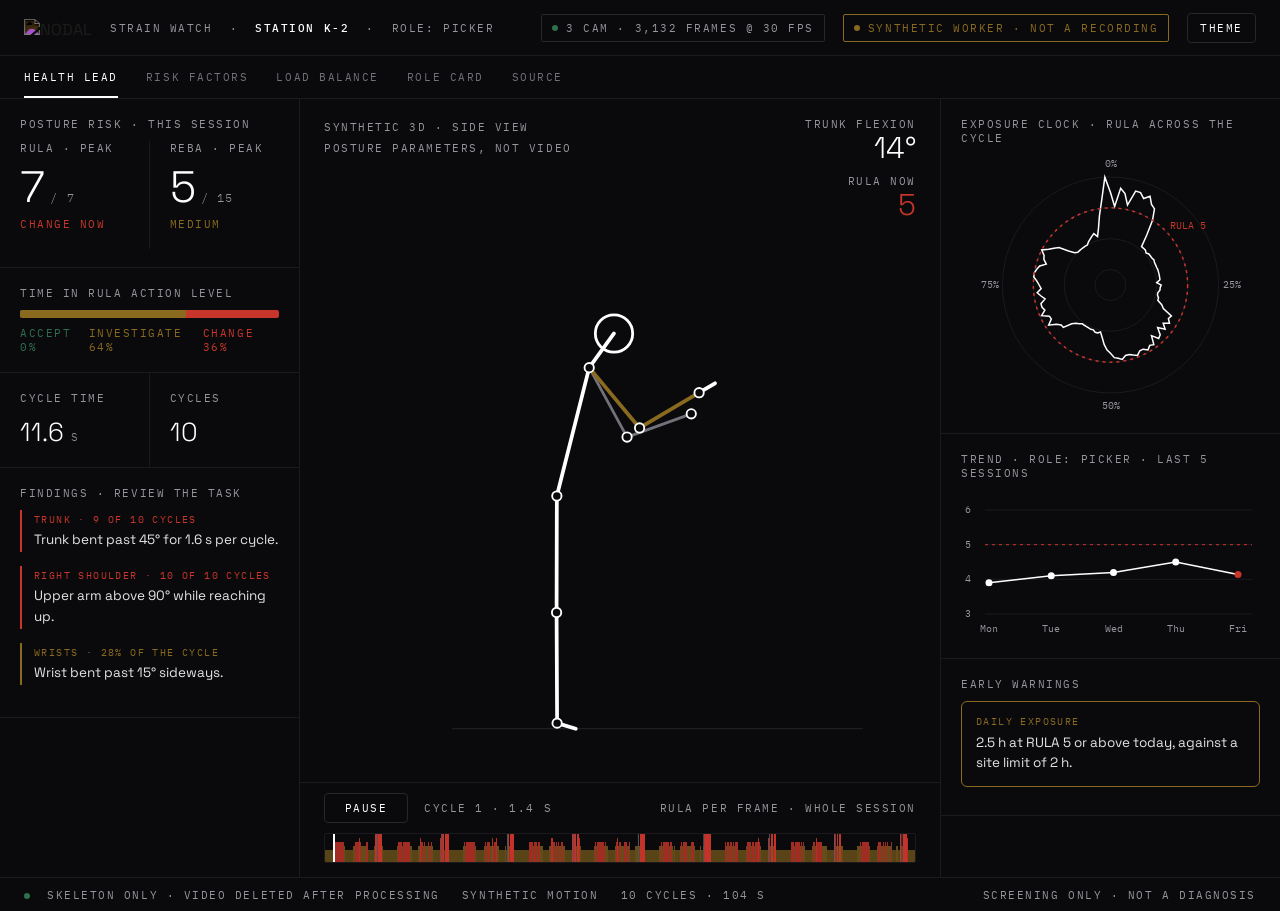
==== web/report.html @ 3c951526 "Report reads pipeline output; synthetic worker runs the whole chain end to end sw/synth.py builds a " ====
<!doctype html>
<html lang="en" data-theme="dark">
<head>
<meta charset="utf-8">
<meta name="viewport" content="width=device-width, initial-scale=1">
<title>Strain Watch · Sample report</title>
<link rel="preconnect" href="https://fonts.googleapis.com">
<link rel="stylesheet" href="https://fonts.googleapis.com/css2?family=Space+Grotesk:wght@300;400;500;600&family=IBM+Plex+Mono:wght@400;500;600&display=swap">
<style>
/* NODAL Design System tokens (the same values nodal3d.com and the gait app use) */
:root{
  --n-0:#ffffff;--n-25:#fbfbfc;--n-50:#f6f6f7;--n-100:#eeeef0;--n-150:#e4e4e7;--n-200:#d6d6da;
  --n-300:#b9b9bf;--n-400:#95959c;--n-500:#71717a;--n-600:#52525a;--n-700:#3a3a41;--n-800:#26262b;
  --n-850:#1b1b1f;--n-900:#121215;--n-950:#0a0a0c;--n-1000:#000000;
  --live:#c8352b;--ready:#2f6f4f;--alpha:#8a6a1f;--info:#3b5a7a;
  --font-display:"Space Grotesk","Helvetica Neue",Arial,sans-serif;
  --font-mono:"IBM Plex Mono",ui-monospace,"SF Mono",Menlo,monospace;
  --ease:cubic-bezier(.2,0,.2,1);
  --bg:var(--n-0);--card:var(--n-0);--inset:var(--n-50);--text:var(--n-950);--body:var(--n-800);
  --muted:var(--n-500);--faint:var(--n-400);--rule:var(--n-100);--border:var(--n-200);--strong:var(--n-400);
  --bone:var(--n-950);--bone-2:var(--n-400);
}
[data-theme="dark"]{
  --bg:var(--n-950);--card:var(--n-900);--inset:var(--n-1000);--text:var(--n-0);--body:var(--n-150);
  --muted:var(--n-400);--faint:var(--n-500);--rule:var(--n-850);--border:var(--n-800);--strong:var(--n-600);
  --bone:var(--n-0);--bone-2:var(--n-500);
}
*{box-sizing:border-box}
html,body{margin:0;background:var(--bg);color:var(--body);font-family:var(--font-display);
  -webkit-font-smoothing:antialiased;transition:background .2s var(--ease),color .2s var(--ease)}
.mono{font-family:var(--font-mono);text-transform:uppercase;letter-spacing:.14em;font-size:11px}
button{font:inherit;cursor:pointer}

/* top bar */
.top{display:flex;align-items:center;gap:18px;padding:0 24px;height:56px;border-bottom:1px solid var(--rule)}
.word{height:18px;display:block}
[data-theme="dark"] .word{filter:invert(1)}
.crumb{color:var(--muted);white-space:nowrap} .crumb b{color:var(--text);font-weight:500}
.spacer{flex:1}
.chip{border:1px solid var(--border);border-radius:2px;padding:6px 10px;color:var(--muted);white-space:nowrap}
.chip i{display:inline-block;width:6px;height:6px;border-radius:50%;margin-right:8px;vertical-align:1px;background:var(--ready)}
.chip.sample{color:var(--alpha);border-color:var(--alpha)} .chip.sample i{background:var(--alpha)}
.btn{background:transparent;border:1px solid var(--border);border-radius:4px;padding:7px 12px;color:var(--text)}
.btn:hover{border-color:var(--strong)}
.btn:active{transform:translateY(1px)}

/* tabs */
.tabs{display:flex;gap:28px;padding:0 24px;border-bottom:1px solid var(--rule)}
.tab{background:none;border:0;padding:14px 0 12px;color:var(--faint);border-bottom:2px solid transparent}
.tab[aria-selected="true"]{color:var(--text);border-color:var(--text)}
.panel{display:none} .panel.on{display:grid}

/* health lead layout */
.lead{grid-template-columns:300px 1fr 340px;min-height:calc(100vh - 56px - 45px - 34px)}
.side{border-right:1px solid var(--rule);overflow:auto}
.side.r{border-right:0;border-left:1px solid var(--rule)}
.blk{padding:18px 20px;border-bottom:1px solid var(--rule)}
.k{color:var(--muted);margin-bottom:10px}
.big{font-size:44px;font-weight:300;color:var(--text);letter-spacing:-.02em;line-height:1}
.big small{font-family:var(--font-mono);font-size:12px;letter-spacing:.1em;color:var(--muted);margin-left:6px}
.lvl{margin-top:8px}
.red{color:var(--live)} .amb{color:var(--alpha)} .grn{color:var(--ready)}
.pair{display:grid;grid-template-columns:1fr 1fr;gap:0}
.pair .blk:first-child{border-right:1px solid var(--rule)}
.mid{font-size:26px;font-weight:300;color:var(--text)}
.band{display:flex;height:8px;border-radius:2px;overflow:hidden;margin:10px 0 8px;background:var(--inset)}
.band span{display:block}
.legend{display:flex;justify-content:space-between;color:var(--muted)}
.find{border-left:2px solid var(--live);padding:2px 0 2px 12px;margin:0 0 14px;font-size:13.5px;line-height:1.5;color:var(--body)}
.find.amb{border-color:var(--alpha)}
.find .mono{display:block;margin-bottom:3px;font-size:10px}

/* stage */
.stage{position:relative;display:flex;flex-direction:column}
.stage-h{display:flex;justify-content:space-between;padding:18px 24px 0}
.read{text-align:right}
.read .v{font-size:30px;font-weight:300;color:var(--text);line-height:1.15}
.svgwrap{flex:1;display:flex;align-items:center;justify-content:center;min-height:380px}
svg.fig{width:min(100%,560px);height:auto}
.bar{display:flex;align-items:center;gap:16px;padding:10px 24px;border-top:1px solid var(--rule)}
.bar .btn{min-width:84px}
.strip{position:relative;height:30px;margin:0 24px 14px;border:1px solid var(--rule);border-radius:2px;overflow:hidden;cursor:pointer}
.strip canvas{width:100%;height:100%;display:block}
.cursor{position:absolute;top:-2px;bottom:-2px;width:2px;background:var(--text)}

/* right column */
canvas.chart{width:100%;display:block}
.warn{border:1px solid var(--live);border-radius:6px;padding:12px 14px;margin-bottom:10px;font-size:13.5px;line-height:1.5;color:var(--body)}
.warn .mono{color:var(--live);display:block;margin-bottom:4px;font-size:10px}
.warn.amb{border-color:var(--alpha)} .warn.amb .mono{color:var(--alpha)}

/* footer */
.foot{display:flex;gap:22px;align-items:center;height:34px;padding:0 24px;border-top:1px solid var(--rule);color:var(--muted);overflow:hidden;white-space:nowrap}
.foot .dot{width:6px;height:6px;border-radius:50%;background:var(--ready);display:inline-block}

/* cards for the other tabs */
.grid{grid-template-columns:repeat(4,minmax(0,1fr));gap:16px;padding:24px;align-content:start}
.card{border:1px solid var(--border);border-top:2px solid var(--border);border-radius:6px;background:var(--card);padding:18px}
.card.r{border-top-color:var(--live)} .card.a{border-top-color:var(--alpha)} .card.g{border-top-color:var(--ready)}
.card .head{display:flex;justify-content:space-between;color:var(--muted);margin-bottom:12px}
.card .v{font-size:32px;font-weight:300;color:var(--text);letter-spacing:-.02em}
.card .v small{font-family:var(--font-mono);font-size:11px;letter-spacing:.1em;color:var(--muted);margin-left:4px}
.card .sub{display:flex;justify-content:space-between;color:var(--muted);margin-top:10px}
.card p{font-size:13.5px;line-height:1.55;margin:10px 0 0}
.wide{grid-column:span 2} .full{grid-column:1/-1}
.lr{display:grid;grid-template-columns:70px 1fr 56px;align-items:center;gap:12px;margin:10px 0}
.lr .track{height:8px;background:var(--inset);border-radius:2px;position:relative}
.lr .fill{position:absolute;left:0;top:0;bottom:0;border-radius:2px}
table.src{width:100%;border-collapse:collapse;font-size:13.5px}
table.src td{padding:10px 0;border-bottom:1px solid var(--rule);vertical-align:top}
table.src td:first-child{width:260px;color:var(--muted);font-family:var(--font-mono);text-transform:uppercase;letter-spacing:.12em;font-size:11px}
.note{color:var(--muted);font-size:13px;line-height:1.55;padding:0 24px 24px;max-width:900px}
@media (max-width:1100px){.lead{grid-template-columns:1fr}.side,.side.r{border:0}.grid{grid-template-columns:1fr 1fr}}
</style>
</head>
<body>

<header class="top">
  <img class="word" src="https://nodal3d.com/assets/logo-wordmark.png" alt="NODAL">
  <span class="mono crumb">Strain Watch &nbsp;·&nbsp; <b id="h-station">Station</b> &nbsp;·&nbsp; Role: <span id="h-role">role</span></span>
  <span class="spacer"></span>
  <span class="chip mono"><i></i><span id="h-frames"></span></span>
  <span class="chip mono" id="h-detected"><i></i><span></span></span>
  <span class="chip mono" id="h-reproj"><i></i><span></span></span>
  <span class="chip mono sample" id="h-kind"><i></i><span></span></span>
  <button class="btn mono" id="theme">Theme</button>
</header>

<nav class="tabs" role="tablist">
  <button class="tab mono" role="tab" aria-selected="true" data-p="lead">Health lead</button>
  <button class="tab mono" role="tab" aria-selected="false" data-p="factors">Risk factors</button>
  <button class="tab mono" role="tab" aria-selected="false" data-p="balance">Load balance</button>
  <button class="tab mono" role="tab" aria-selected="false" data-p="role">Role card</button>
  <button class="tab mono" role="tab" aria-selected="false" data-p="source">Source</button>
</nav>

<!-- HEALTH LEAD -->
<main class="panel lead on" id="p-lead">
  <aside class="side">
    <div class="blk">
      <div class="mono k">Posture risk · this session</div>
      <div class="pair" style="margin:0 -20px">
        <div class="blk" style="border-bottom:0;padding-top:0">
          <div class="mono k">RULA · peak</div>
          <div class="big"><span id="pk-rula">-</span><small>/ 7</small></div>
          <div class="mono lvl" id="pk-rula-l"></div>
        </div>
        <div class="blk" style="border-bottom:0;padding-top:0">
          <div class="mono k">REBA · peak</div>
          <div class="big"><span id="pk-reba">-</span><small>/ 15</small></div>
          <div class="mono lvl" id="pk-reba-l"></div>
        </div>
      </div>
    </div>
    <div class="blk">
      <div class="mono k">Time in RULA action level</div>
      <div class="band" id="band"></div>
      <div class="legend mono" id="band-legend"></div>
    </div>
    <div class="pair">
      <div class="blk"><div class="mono k">Cycle time</div><div class="mid"><span id="s-cycle">-</span> <span class="mono" style="color:var(--muted)">s</span></div></div>
      <div class="blk"><div class="mono k">Cycles</div><div class="mid" id="s-cycles">-</div></div>
    </div>
    <div class="blk">
      <div class="mono k">Findings · review the task</div>
      <div id="findings"></div>
    </div>
  </aside>

  <section class="stage">
    <div class="stage-h">
      <div class="mono" style="color:var(--muted);line-height:1.9" id="stage-note">Markerless 3D · side view<br>triangulated</div>
      <div class="read">
        <div class="mono" style="color:var(--muted)">Trunk flexion</div>
        <div class="v" id="r-trunk">0°</div>
        <div class="mono" style="color:var(--muted);margin-top:8px">RULA now</div>
        <div class="v" id="r-rula">-</div>
      </div>
    </div>
    <div class="svgwrap">
      <svg class="fig" viewBox="0 0 600 600" id="fig" aria-label="Skeleton replay"></svg>
    </div>
    <div class="bar">
      <button class="btn mono" id="play">Pause</button>
      <span class="mono" style="color:var(--muted)" id="clock">Cycle 1 · 0.0 s</span>
      <span class="spacer"></span>
      <span class="mono" style="color:var(--muted)">RULA per frame · whole session</span>
    </div>
    <div class="strip" id="strip"><canvas id="heat"></canvas><div class="cursor" id="cur"></div></div>
  </section>

  <aside class="side r">
    <div class="blk">
      <div class="mono k">Exposure clock · RULA across the cycle</div>
      <canvas class="chart" id="clockc" height="260"></canvas>
    </div>
    <div class="blk">
      <div class="mono k" id="trend-k">Trend · role</div>
      <canvas class="chart" id="trend" height="150"></canvas>
    </div>
    <div class="blk">
      <div class="mono k">Early warnings</div>
      <div id="warnings"></div>
    </div>
  </aside>
</main>

<!-- RISK FACTORS -->
<main class="panel grid" id="p-factors">
  <div id="factors" style="display:contents"></div>
  <div class="card full"><div class="head mono"><span>Task inputs · not visible on video</span><span>Set by the health lead</span></div>
    <p id="task-inputs"></p></div>
</main>

<!-- LOAD BALANCE -->
<main class="panel grid" id="p-balance">
  <div class="card wide">
    <div class="head mono"><span>Left / right · share of time in risk</span><span id="bal-side"></span></div>
    <div id="bal-rows"></div>
  </div>
  <div class="card wide a">
    <div class="head mono"><span>One-sided work</span><span>Review</span></div>
    <div class="v"><span id="bal-ratio">-</span><small id="bal-ratio-l"></small></div>
    <p id="bal-text"></p>
  </div>
</main>

<!-- ROLE CARD -->
<main class="panel grid" id="p-role">
  <div class="card wide">
    <div class="head mono"><span id="rc-role">Role</span><span id="rc-station">Station</span></div>
    <div class="v"><span id="rc-avg">-</span><small id="rc-avg-l">avg RULA</small></div>
    <p id="rc-text"></p>
  </div>
  <div class="card wide r">
    <div class="head mono"><span>Suggested review</span><span>For the health lead</span></div>
    <p id="rc-review"></p>
  </div>
  <div class="card full"><div class="head mono"><span>Screening only</span><span></span></div>
    <p>Strain Watch screens for posture risk using RULA and REBA. It does not diagnose. A qualified occupational health professional reviews every flag before any change is made.</p></div>
</main>

<!-- SOURCE -->
<main class="panel" id="p-source" style="padding:24px">
  <table class="src" id="src"></table>
  <p class="note" style="padding:16px 0 0" id="src-note"></p>
</main>

<footer class="foot mono">
  <span><span class="dot"></span>&nbsp; Skeleton only · video deleted after processing</span>
  <span id="f-quality"></span><span id="f-cycles"></span>
  <span class="spacer"></span>
  <span>Screening only · not a diagnosis</span>
</footer>

<!-- The report's data. report-data.js is written by `python -m sw.report_data`; without it the sample file loads. -->
<script src="report-data.js" onerror="var s=document.createElement('script');s.src='report-data.sample.js';document.head.appendChild(s)"></script>
<script>
// ---------- tabs and theme
document.querySelectorAll('.tab').forEach(t => t.onclick = () => {
  document.querySelectorAll('.tab').forEach(x => x.setAttribute('aria-selected', x === t));
  document.querySelectorAll('.panel').forEach(p => p.classList.toggle('on', p.id === 'p-' + t.dataset.p));
  if (t.dataset.p === 'lead') drawCharts();
});
document.getElementById('theme').onclick = () => {
  const h = document.documentElement;
  h.dataset.theme = h.dataset.theme === 'dark' ? 'light' : 'dark';
  drawCharts(); drawHeat();
};
const css = v => getComputedStyle(document.documentElement).getPropertyValue(v).trim();
const $ = id => document.getElementById(id);
const esc = s => String(s).replace(/[&<>"]/g, c => ({'&':'&amp;','<':'&lt;','>':'&gt;','"':'&quot;'}[c]));
const level = r => r <= 2 ? 'ready' : r <= 4 ? 'alpha' : 'live';
const fmtPct = v => Math.round(v * 100) + '%';

let D = null, F = null, N = 0, DUR = 0, CYC = 1, CYCLE = 1, SCALE = null;

// ---------- fill the panels from the data
function fill(d) {
  D = d; F = d.frames; N = F.t.length; DUR = d.session.duration_s; CYC = d.session.cycles || 1; CYCLE = d.session.cycle_s || DUR / CYC;
  const s = d.session;
  $('h-station').textContent = `Station ${s.station}`; $('h-role').textContent = s.role;
  $('h-frames').textContent = `${s.cameras} cam · ${s.frames.toLocaleString()} frames @ ${s.fps} fps`;
  const det = $('h-detected'), rep = $('h-reproj');
  if (s.detected_share != null) det.querySelector('span').textContent = `${Math.round(s.detected_share * 100)}% detected`; else det.remove();
  if (s.reproj_px != null) rep.querySelector('span').textContent = `Reproj ${s.reproj_px} px`; else rep.remove();
  const kind = $('h-kind'), kindText = {sample: 'Sample data · not a measurement', synthetic: 'Synthetic worker · not a recording', measured: 'Measured session'}[d.data_kind] || d.data_kind;
  kind.querySelector('span').textContent = kindText;
  kind.classList.toggle('sample', d.data_kind !== 'measured');
  $('stage-note').innerHTML = (d.data_kind === 'synthetic' ? 'Synthetic 3D · side view<br>posture parameters, not video' : 'Markerless 3D · side view<br>133 keypoints · triangulated');

  // peaks and levels
  $('pk-rula').textContent = d.peaks.rula; $('pk-reba').textContent = d.peaks.reba;
  const rl = $('pk-rula-l'); rl.textContent = d.peaks.rula_action; rl.className = 'mono lvl ' + (d.peaks.rula >= 5 ? 'red' : d.peaks.rula >= 3 ? 'amb' : 'grn');
  const bl = $('pk-reba-l'); bl.textContent = d.peaks.reba_risk; bl.className = 'mono lvl ' + (d.peaks.reba >= 8 ? 'red' : d.peaks.reba >= 4 ? 'amb' : 'grn');
  const L = d.levels;
  $('band').innerHTML = `<span style="width:${L.accept*100}%;background:var(--ready)"></span><span style="width:${L.investigate*100}%;background:var(--alpha)"></span><span style="width:${L.change*100}%;background:var(--live)"></span>`;
  $('band-legend').innerHTML = `<span class="grn">Accept ${fmtPct(L.accept)}</span><span class="amb">Investigate ${fmtPct(L.investigate)}</span><span class="red">Change ${fmtPct(L.change)}</span>`;
  $('s-cycle').textContent = s.cycle_s; $('s-cycles').textContent = s.cycles;
  $('findings').innerHTML = d.findings.length ? d.findings.map(f =>
    `<div class="find ${f.severity === 'amber' ? 'amb' : ''}"><span class="mono ${f.severity === 'amber' ? 'amb' : 'red'}">${esc(f.label)} · ${esc(f.when)}</span>${esc(f.text)}</div>`).join('')
    : '<div class="find amb"><span class="mono amb">No finding</span>No posture rule passed its threshold in this session.</div>';
  $('trend-k').textContent = `Trend · role: ${s.role} · last ${d.trend.length} sessions`;
  $('warnings').innerHTML = d.warnings.map(w => w.kind === 'note'
    ? `<p class="note">${esc(w.text)}</p>`
    : `<div class="warn ${w.severity === 'amber' ? 'amb' : ''}"><span class="mono">${w.kind === 'rising' ? 'Rising · role' : 'Daily exposure'}</span>${esc(w.text)}</div>`).join('');

  // risk factors
  $('factors').innerHTML = d.factors.map(f =>
    `<div class="card ${f.grade}"><div class="head mono"><span>${esc(f.name)}</span><span>${esc(f.score)}</span></div><div class="v">${esc(f.value)}<small>${esc(f.unit)}</small></div><div class="sub mono"><span>${esc(f.share_text)}</span><span>${esc(f.ref)}</span></div></div>`).join('');
  const ti = d.task_inputs;
  $('task-inputs').textContent = `Load ${ti.load_kg} kg per part · ${ti.repeated_over_4_per_min ? 'repeated more than 4 times a minute' : 'not repeated more than 4 times a minute'} · grip ${['good','fair','poor','unacceptable'][ti.coupling] || 'good'} · wrist twist assumed ${ti.wrist_twist_end_range ? 'at end of range' : 'mid-range'}. These go into the RULA and REBA force, activity and coupling scores and are shown here so a reviewer can change them.`;

  // balance
  const B = d.balance;
  $('bal-side').textContent = `${B.heavier === 'right' ? 'Right' : 'Left'} side heavier`;
  $('bal-rows').innerHTML = B.rows.map(r => {
    const col = v => v > 0.35 ? 'var(--live)' : v > 0.2 ? 'var(--alpha)' : 'var(--info)';
    return `<div class="lr mono"><span>${esc(r.joint)}</span><div class="track"><div class="fill" style="width:${r.left*100}%;background:${col(r.left)}"></div></div><span>L ${fmtPct(r.left)}</span></div>` +
           `<div class="lr mono"><span></span><div class="track"><div class="fill" style="width:${r.right*100}%;background:${col(r.right)}"></div></div><span>R ${fmtPct(r.right)}</span></div>`;
  }).join('');
  $('bal-ratio').textContent = B.ratio >= 1 ? B.ratio.toFixed(1) : (1 / Math.max(B.ratio, 0.01)).toFixed(1);
  $('bal-ratio-l').textContent = B.heavier === 'right' ? '× right vs left' : '× left vs right';
  $('bal-text').textContent = B.ratio >= 1.5 || B.ratio <= 0.67
    ? `The ${B.heavier} arm carries most of the reaching and placing. Moving the farthest bin to the other side, or alternating hands, would split the load.`
    : 'The load is shared between the two arms; no change suggested on this count.';

  // role card
  $('rc-role').textContent = `Role · ${s.role}`; $('rc-station').textContent = `Station ${s.station}`;
  $('rc-avg').textContent = d.role_card.avg_rula.toFixed(1); $('rc-avg-l').textContent = `avg RULA · ${d.role_card.sessions} session${d.role_card.sessions === 1 ? '' : 's'}`;
  $('rc-text').textContent = `${d.role_card.workers} worker${d.role_card.workers === 1 ? '' : 's'} in this role, shown as anonymous IDs only. Reports are by role and station; no names are stored and scores are never used to rate a worker's output.`;
  const review = [];
  if (d.findings.some(f => f.key === 'trunk')) review.push('Raise the floor-level bin to bench height.');
  if (d.findings.some(f => f.key.startsWith('shoulder'))) review.push('Lower the out shelf below shoulder height.');
  if (d.findings.some(f => f.key === 'neck')) review.push('Tilt the tray toward the worker to reduce neck flexion.');
  if (d.findings.some(f => f.key === 'wrists')) review.push('Present parts so they can be placed without bending the wrist sideways.');
  $('rc-review').innerHTML = review.length ? review.map((r, i) => `${String(i + 1).padStart(2, '0')} · ${esc(r)}`).join('<br>') : 'No change suggested from this session.';

  // source
  const q = [s.detected_share != null ? `${Math.round(s.detected_share * 100)}% of body points placed in 3D` : null,
             s.reproj_px != null ? `median reprojection error ${s.reproj_px} px` : null,
             s.floor_tilt_deg != null ? `floor tilt ${s.floor_tilt_deg}°` : null].filter(Boolean).join(' · ');
  const rows = d.data_kind === 'synthetic' ? [
    ['Data', 'Synthetic worker: a kitting cycle described by posture parameters (trunk, arms, neck) and turned into a 3D skeleton in the pipeline\'s own format by sw.synth. No camera, no video, no person.'],
    ['Scoring', 'RULA (McAtamney and Corlett, 1993) and REBA (Hignett and McAtamney, 2000), per frame and per cycle, by the same code that scores recorded sessions'],
    ['Why', 'To run and show the pipeline end to end before the first recorded session. Every number here is computed by the pipeline from synthetic motion, not measured from a worker.'],
  ] : [
    ['Cameras', `${s.cameras} × NODAL M1, global shutter, 1080p at ${s.fps} fps, started together by one radio trigger`],
    ['Calibration', 'Factory lens calibration per camera; camera positions solved from the worker\'s own joints and refined by bundle adjustment'],
    ['Pose model', 'RTMW whole-body (OpenMMLab, Apache 2.0), 2D per view, triangulated to 3D'],
    ['Quality', q || 'not recorded'],
    ['Scoring', 'RULA (McAtamney and Corlett, 1993) and REBA (Hignett and McAtamney, 2000), per frame and per cycle'],
    ['Data kept', '3D skeleton and scores only. Video deleted after processing. Reports by role, not name'],
    ['Processing', 'On NODAL\'s server; no video leaves the site\'s chosen region'],
  ];
  $('src').innerHTML = rows.map(([k, v]) => `<tr><td>${esc(k)}</td><td>${esc(v)}</td></tr>`).join('');
  $('src-note').textContent = {sample: 'Every number on this page is sample data for layout. Real values come from the next recorded session.',
    synthetic: 'Every number on this page was computed by the pipeline from a synthetic worker. It shows how the report works, not a measurement of anyone.',
    measured: 'Measured session. Numbers are the pipeline\'s output for this recording; the accuracy limits are in the technical documentation.'}[d.data_kind] || '';
  $('f-quality').textContent = q || (d.data_kind === 'synthetic' ? 'Synthetic motion' : '');
  $('f-cycles').textContent = `${s.cycles} cycles · ${Math.round(DUR)} s`;

  // fit the side-view skeleton into the 600 x 600 figure: forward (y) to the right, up (z) to the top
  const pts = Object.values(F.keypoints).flat();
  const ys = pts.map(p => p[0]), zs = pts.map(p => p[1]);
  const y0 = Math.min(...ys), y1 = Math.max(...ys), z0 = Math.min(...zs), z1 = Math.max(...zs);
  const sc = Math.min(360 / Math.max(0.5, y1 - y0), 500 / Math.max(0.5, z1 - z0));
  SCALE = {sc, y0, z1, ox: 300 - sc * (y1 - y0) / 2 + 20, oy: 40};
}

// ---------- frames
function frameAt(t) {
  const i = Math.min(N - 1, Math.max(0, Math.floor(t * F.fps)));
  const P = {};
  for (const k in F.keypoints) {
    const [y, z] = F.keypoints[k][i];
    P[k] = [SCALE.ox + (y - SCALE.y0) * SCALE.sc, SCALE.oy + (SCALE.z1 - z) * SCALE.sc];
  }
  P.toe = [P.an[0] + 20, P.an[1] + 6];
  return {P, rula: F.rula[i], trunk: F.trunk_flexion[i], arm: F.right_upper_arm_flexion[i]};
}

// ---------- skeleton drawing
const fig = $('fig');
const BONES = [['head','neck'],['neck','hip'],['hip','kn'],['kn','an'],['an','toe'],
               ['neck','el2'],['el2','wr2'],['neck','el'],['el','wr'],['wr','hd']];
function drawFig(fr) {
  const {P, trunk, arm} = fr;
  const col = c => `var(--${c})`;
  const trunkC = trunk > 45 ? col('live') : trunk > 20 ? col('alpha') : 'var(--bone)';
  const armC = arm > 90 ? col('live') : arm > 45 ? col('alpha') : 'var(--bone)';
  const color = {'neck-hip': trunkC, 'neck-el': armC, 'el-wr': armC, 'neck-el2': 'var(--bone-2)', 'el2-wr2': 'var(--bone-2)'};
  const floor = P.an[1] + 6;
  let s = `<line x1="120" y1="${floor}" x2="560" y2="${floor}" stroke="var(--border)" stroke-width="1"/>`;
  for (const [a, b] of BONES) {
    const c = color[`${a}-${b}`] || 'var(--bone)';
    const w = (a === 'neck' && b === 'el2') || (a === 'el2') ? 3 : 4;
    s += `<line x1="${P[a][0]}" y1="${P[a][1]}" x2="${P[b][0]}" y2="${P[b][1]}" stroke="${c}" stroke-width="${w}" stroke-linecap="round"/>`;
  }
  for (const k of ['neck','hip','kn','an','el','wr','el2','wr2'])
    s += `<circle cx="${P[k][0]}" cy="${P[k][1]}" r="5" fill="var(--bg)" stroke="var(--bone)" stroke-width="2"/>`;
  s += `<circle cx="${P.head[0]}" cy="${P.head[1]}" r="20" fill="none" stroke="var(--bone)" stroke-width="3"/>`;
  fig.innerHTML = s;
}

// ---------- heat strip
const heat = $('heat'), strip = $('strip'), cur = $('cur');
function drawHeat() {
  const w = strip.clientWidth, h = strip.clientHeight, dpr = devicePixelRatio || 1;
  heat.width = w * dpr; heat.height = h * dpr;
  const g = heat.getContext('2d'); g.scale(dpr, dpr);
  for (let x = 0; x < w; x++) {
    const r = F.rula[Math.min(N - 1, Math.floor(x / w * N))];
    g.fillStyle = css('--' + level(r)); g.globalAlpha = .35 + r * .09;
    g.fillRect(x, h - (r / 7) * h, 1, (r / 7) * h);
  }
  g.globalAlpha = 1; g.fillStyle = css('--strong');
  for (const t of D.cycle_starts_s.slice(1)) g.fillRect(t / DUR * w, 0, 1, h);
}

// ---------- charts
function drawCharts() {
  const text = css('--text'), muted = css('--muted'), rule = css('--rule');
  const c = $('clockc'), dpr = devicePixelRatio || 1;
  const W = c.clientWidth, H = 260; c.width = W * dpr; c.height = H * dpr;
  let g = c.getContext('2d'); g.scale(dpr, dpr);
  const cx = W / 2, cy = H / 2, R = Math.min(W, H) / 2 - 22;
  g.strokeStyle = rule; g.lineWidth = 1;
  for (let k = 1; k <= 7; k += 2) { g.beginPath(); g.arc(cx, cy, R * k / 7, 0, 2 * Math.PI); g.stroke(); }
  g.fillStyle = muted; g.font = '10px IBM Plex Mono'; g.textAlign = 'center';
  ['0', '25', '50', '75'].forEach((l, i) => {
    const a = -Math.PI / 2 + i * Math.PI / 2;
    g.fillText(l + '%', cx + Math.cos(a) * (R + 13), cy + Math.sin(a) * (R + 13) + 3);
  });
  // average RULA at each point of the cycle, over all cycles
  const S = 120, acc = new Array(S).fill(0), cnt = new Array(S).fill(0);
  const starts = D.cycle_starts_s;
  for (let i = 0; i < N; i++) {
    const t = F.t[i];
    let k = starts.length - 1; while (k > 0 && starts[k] > t) k--;
    const u = (t - starts[k]) / CYCLE; if (u < 0 || u >= 1) continue;
    const b = Math.floor(u * S); acc[b] += F.rula[i]; cnt[b]++;
  }
  g.beginPath();
  for (let s = 0; s <= S; s++) {
    const b = s % S, r = cnt[b] ? acc[b] / cnt[b] : 1, a = -Math.PI / 2 + s / S * 2 * Math.PI;
    const x = cx + Math.cos(a) * R * r / 7, y = cy + Math.sin(a) * R * r / 7;
    s ? g.lineTo(x, y) : g.moveTo(x, y);
  }
  g.strokeStyle = text; g.lineWidth = 1.5; g.stroke();
  g.beginPath(); g.arc(cx, cy, R * 5 / 7, 0, 2 * Math.PI); g.strokeStyle = css('--live'); g.setLineDash([3, 4]); g.stroke(); g.setLineDash([]);
  g.fillStyle = css('--live'); g.textAlign = 'left'; g.fillText('RULA 5', cx + R * 5 / 7 * .72 + 4, cy - R * 5 / 7 * .72);

  const t = $('trend'), TW = t.clientWidth, TH = 150;
  t.width = TW * dpr; t.height = TH * dpr; g = t.getContext('2d'); g.scale(dpr, dpr);
  const vals = D.trend.map(v => v.avg_rula), labels = D.trend.map(v => v.label), n = Math.max(1, vals.length - 1);
  const x = i => 28 + i * (TW - 50) / n, y = v => TH - 26 - (Math.min(6, Math.max(3, v)) - 3) / 3 * (TH - 46);
  g.strokeStyle = rule; g.fillStyle = muted; g.font = '10px IBM Plex Mono'; g.textAlign = 'left';
  [3, 4, 5, 6].forEach(v => { g.beginPath(); g.moveTo(24, y(v)); g.lineTo(TW - 8, y(v)); g.stroke(); g.fillText(v, 4, y(v) + 3); });
  g.strokeStyle = css('--live'); g.setLineDash([3, 4]); g.beginPath(); g.moveTo(24, y(5)); g.lineTo(TW - 8, y(5)); g.stroke(); g.setLineDash([]);
  g.strokeStyle = text; g.lineWidth = 1.5; g.beginPath();
  vals.forEach((v, i) => i ? g.lineTo(x(i), y(v)) : g.moveTo(x(i), y(v))); g.stroke();
  vals.forEach((v, i) => { g.beginPath(); g.arc(x(i), y(v), 3.5, 0, 2 * Math.PI); g.fillStyle = i === vals.length - 1 ? css('--live') : text; g.fill();
    g.fillStyle = muted; g.textAlign = 'center'; g.fillText(labels[i], x(i), TH - 8); });
}

// ---------- playback
let playing = true, t0 = performance.now(), offset = 0;
const play = $('play');
play.onclick = () => { playing = !playing; play.textContent = playing ? 'Pause' : 'Play'; if (playing) t0 = performance.now() - offset * 1000; };
strip.onclick = e => { offset = (e.offsetX / strip.clientWidth) * DUR; t0 = performance.now() - offset * 1000; };
function tick(now) {
  if (playing) offset = ((now - t0) / 1000) % DUR;
  const fr = frameAt(offset);
  drawFig(fr);
  $('r-trunk').textContent = Math.round(fr.trunk) + '°';
  const rr = $('r-rula'); rr.textContent = fr.rula; rr.style.color = `var(--${level(fr.rula)})`;
  let k = D.cycle_starts_s.length - 1; while (k > 0 && D.cycle_starts_s[k] > offset) k--;
  $('clock').textContent = `Cycle ${k + 1} · ${(offset - D.cycle_starts_s[k]).toFixed(1)} s`;
  cur.style.left = (offset / DUR * 100) + '%';
  requestAnimationFrame(tick);
}
function start() {
  if (!window.REPORT_DATA) { setTimeout(start, 50); return; }
  fill(window.REPORT_DATA);
  addEventListener('resize', () => { drawHeat(); drawCharts(); });
  document.fonts.ready.then(() => { drawHeat(); drawCharts(); });
  drawHeat(); drawCharts(); requestAnimationFrame(tick);
}
start();
</script>
</body>
</html>
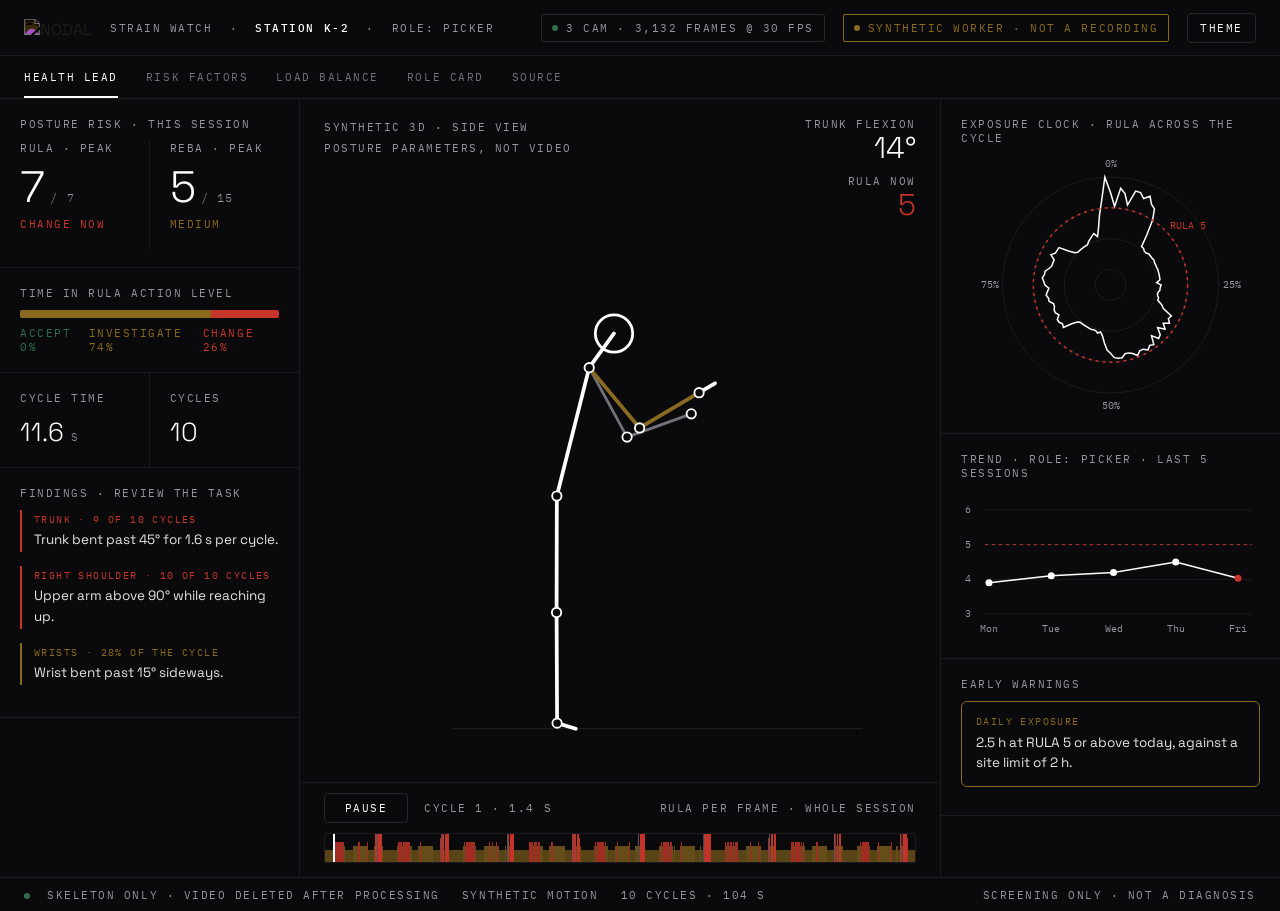
==== commit bccf6e30: "Synthetic worker: station profiles (kitting, packing, assembly, restock); report.html?data= loads an" ====
--- a/web/report.html
+++ b/web/report.html
@@ -253,8 +253,17 @@
   <span>Screening only · not a diagnosis</span>
 </footer>
 
-<!-- The report's data. report-data.js is written by `python -m sw.report_data`; without it the sample file loads. -->
-<script src="report-data.js" onerror="var s=document.createElement('script');s.src='report-data.sample.js';document.head.appendChild(s)"></script>
+<!-- The report's data. report-data.js is written by `python -m sw.report_data`; without it the sample file loads.
+     report.html?data=<path> loads another session's file instead (relative to this page, or a file:// URL). -->
+<script>
+(function () {
+  var p = new URLSearchParams(location.search).get('data');
+  var s = document.createElement('script');
+  s.src = p || 'report-data.js';
+  s.onerror = function () { var f = document.createElement('script'); f.src = 'report-data.sample.js'; document.head.appendChild(f); };
+  document.head.appendChild(s);
+})();
+</script>
 <script>
 // ---------- tabs and theme
 document.querySelectorAll('.tab').forEach(t => t.onclick = () => {
